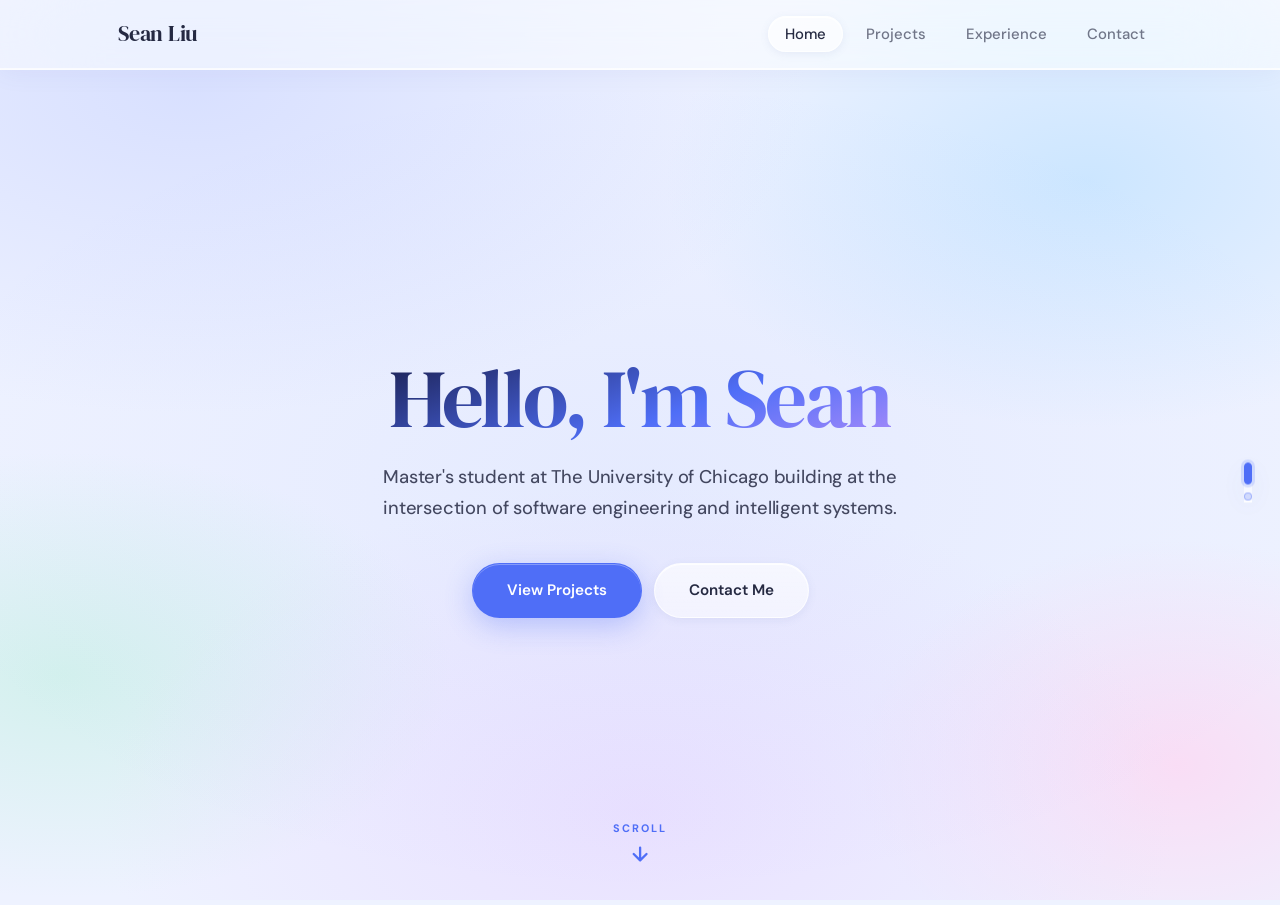
==== index.html @ 59b88ff6 "Improved" ====
<!DOCTYPE html>
<html lang="en">
<head>
  <meta charset="UTF-8" />
  <meta name="viewport" content="width=device-width, initial-scale=1.0" />
  <title>Sean Liu | Portfolio</title>
  <link rel="preconnect" href="https://fonts.googleapis.com" />
  <link rel="stylesheet" href="style-v2.css" />
  <link rel="stylesheet" href="index-fp.css" />
</head>

<body>

  <!-- ── Sticky nav ── -->
  <nav>
    <div class="nav-container">
      <div class="logo">Sean Liu</div>
      <button class="menu-toggle" id="menu-toggle" aria-label="Toggle menu">
        <span></span><span></span><span></span>
      </button>
      <ul class="nav-links" id="nav-links">
        <li><a href="index.html" class="active">Home</a></li>
        <li><a href="projects.html">Projects</a></li>
        <li><a href="work-experience.html">Experience</a></li>
        <li><a href="contact.html">Contact</a></li>
      </ul>
    </div>
  </nav>

  <!-- ── Side nav dots (circle → pill capsule on hover/active) ── -->
  <nav class="fp-dots" aria-label="Section navigation">
    <button class="fp-dot active" data-index="0" aria-label="Hero"></button>
    <button class="fp-dot"        data-index="1" aria-label="About"></button>
  </nav>

  <!-- ── Scroll container ── -->
  <div class="fp-scroll" id="fp-scroll">

    <!-- ─ Scene 0: Hero ─ -->
    <section class="fp-section fp-hero" data-section="0">

      <h1>Hello, I'm Sean</h1>
      <p>Master's student at The University of Chicago building at the intersection of software engineering and intelligent systems.</p>
      <div class="hero-buttons">
        <a href="projects.html" class="btn primary">View Projects</a>
        <a href="contact.html"  class="btn secondary">Contact Me</a>
      </div>

      <!-- Clickable arrow → scrolls to next scene -->
      <div class="scroll-hint">
        <button class="scroll-btn" id="scroll-btn" aria-label="Scroll to next section">
          <span>Scroll</span>
          <!-- Down arrow SVG (clean, no drift) -->
          <svg viewBox="0 0 24 24" fill="none" stroke="currentColor"
               stroke-width="2.5" stroke-linecap="round" stroke-linejoin="round">
            <path d="M12 5v14M5 12l7 7 7-7"/>
          </svg>
        </button>
      </div>

    </section>

    <!-- ─ Scene 1: About ─ -->
    <section class="fp-section" data-section="1">
      <div class="fp-about-inner">

        <!-- Left: bio (delay-0) -->
        <div class="fp-about-body">
          <p class="fp-section-label">About Me</p>
          <h2 class="fp-about-title">Developer.<br>Designer.<br>Builder.</h2>
          <p>I'm driven by the intersection of <strong>software engineering</strong> and <strong>intelligent systems</strong>. With a deep love for <strong>iOS development</strong> and <strong>UI/UX design</strong>, I strive to create mobile experiences that are high-performing, visually captivating, and intuitive.</p>
          <p style="margin-top:12px;">I'm an active advocate for collaborative software, having contributed to several <strong>open-source projects on GitHub</strong>. I believe the best code is grown through community and rigorous problem-solving.</p>
          <div style="margin-top:24px;">
            <p class="fp-hobbies-label">When I'm not coding</p>
            <div class="skills" style="margin-top:10px;">
              <span class="hobby-tag">⛷️ Skiing</span>
              <span class="hobby-tag">🎾 Tennis</span>
              <span class="hobby-tag">⛳ Golf</span>
              <span class="hobby-tag">🎬 Movies</span>
            </div>
          </div>
        </div>

        <!-- Right: quick links (delay-75) -->
        <div class="fp-about-right">
          <p class="fp-section-label">Explore</p>
          <div class="fp-divider"></div>
          <div class="fp-quick-links">
            <a href="projects.html" class="fp-quick-link">
              <span class="fp-quick-link-icon">⚙️</span>
              <span class="fp-quick-link-text">
                <span class="fp-quick-link-label">Work</span>
                <span class="fp-quick-link-title">Featured Projects</span>
              </span>
              <span class="fp-quick-link-arrow">→</span>
            </a>
            <a href="work-experience.html" class="fp-quick-link">
              <span class="fp-quick-link-icon">🎓</span>
              <span class="fp-quick-link-text">
                <span class="fp-quick-link-label">Journey</span>
                <span class="fp-quick-link-title">Experience &amp; Education</span>
              </span>
              <span class="fp-quick-link-arrow">→</span>
            </a>
            <a href="contact.html" class="fp-quick-link">
              <span class="fp-quick-link-icon">✉️</span>
              <span class="fp-quick-link-text">
                <span class="fp-quick-link-label">Connect</span>
                <span class="fp-quick-link-title">Get In Touch</span>
              </span>
              <span class="fp-quick-link-arrow">→</span>
            </a>
            <a href="https://github.com/seanliu25" target="_blank" class="fp-quick-link">
              <span class="fp-quick-link-icon">🐙</span>
              <span class="fp-quick-link-text">
                <span class="fp-quick-link-label">Open Source</span>
                <span class="fp-quick-link-title">GitHub Profile</span>
              </span>
              <span class="fp-quick-link-arrow">↗</span>
            </a>
          </div>
        </div>

      </div>
    </section>

  </div><!-- /fp-scroll -->

  <script src="index-fp.js"></script>

</body>
</html>
---- style-v2.css ----
/* ============================================================
   LIQUID GLASS — LIGHT EDITION
   Apple WWDC25-inspired: refraction · inner glow · dispersion
   ============================================================ */

@import url('https://fonts.googleapis.com/css2?family=DM+Sans:ital,opsz,wght@0,9..40,300;0,9..40,400;0,9..40,500;0,9..40,600;0,9..40,700;1,9..40,300&family=DM+Serif+Display:ital@0;1&display=swap');

/* ─── Tokens ─── */
:root {
  --glass-bg:        rgba(255, 255, 255, 0.45);
  --glass-bg-hover:  rgba(255, 255, 255, 0.62);
  --glass-border:    rgba(255, 255, 255, 0.70);
  --glass-border-hi: rgba(255, 255, 255, 0.90);
  --glass-blur:      blur(48px);
  --glass-saturate:  saturate(180%);
  --shadow-sm:       0 2px 8px rgba(100,120,180,0.10), inset 0 1px 0 rgba(255,255,255,0.80);
  --shadow-md:       0 8px 32px rgba(80,100,180,0.13), inset 0 1px 0 rgba(255,255,255,0.85);
  --shadow-lg:       0 20px 60px rgba(80,100,180,0.18), 0 0 0 1px rgba(255,255,255,0.55), inset 0 1px 0 rgba(255,255,255,0.90);
  --shadow-hover:    0 28px 70px rgba(80,100,180,0.22), 0 0 0 1px rgba(255,255,255,0.65), inset 0 1px 0 rgba(255,255,255,0.95);
  --accent:          #4F6EF7;
  --accent-soft:     rgba(79, 110, 247, 0.12);
  --text-primary:    rgba(20,  24,  50,  0.92);
  --text-secondary:  rgba(20,  24,  50,  0.58);
  --spring:          cubic-bezier(0.16, 1, 0.3, 1);
}

/* ─── Reset ─── */
*, *::before, *::after { margin:0; padding:0; box-sizing:border-box; }
html { scroll-behavior: smooth; }

body {
  font-family: 'DM Sans', -apple-system, sans-serif;
  color: var(--text-primary);
  min-height: 100vh;
  display: flex;
  flex-direction: column;
  line-height: 1.65;
  -webkit-font-smoothing: antialiased;
  overflow-x: hidden;

  /* ── Light mesh gradient background ── */
  background-color: #eef2ff;
  background-image:
    radial-gradient(ellipse 80% 60% at 15% 10%,  rgba(214,222,255,0.90) 0%, transparent 60%),
    radial-gradient(ellipse 60% 50% at 85% 20%,  rgba(198,228,255,0.85) 0%, transparent 55%),
    radial-gradient(ellipse 70% 60% at 50% 90%,  rgba(232,220,255,0.80) 0%, transparent 60%),
    radial-gradient(ellipse 55% 45% at 5%  75%,  rgba(200,240,230,0.70) 0%, transparent 55%),
    radial-gradient(ellipse 50% 50% at 92% 85%,  rgba(255,210,240,0.65) 0%, transparent 50%);
  background-attachment: fixed;
}

.page-wrapper { flex: 1; }

/* ============================================================
   NAVIGATION
   ============================================================ */
nav {
  position: sticky;
  top: 0;
  z-index: 1000;
  background: rgba(255, 255, 255, 0.50);
  backdrop-filter: blur(48px) saturate(180%);
  -webkit-backdrop-filter: blur(48px) saturate(180%);
  border-bottom: 1px solid var(--glass-border);
  box-shadow: 0 1px 0 rgba(255,255,255,0.90), 0 4px 24px rgba(80,100,180,0.07);
}

.nav-container {
  max-width: 1100px;
  margin: auto;
  display: flex;
  justify-content: space-between;
  align-items: center;
  padding: 16px 28px;
}

.logo {
  font-family: 'DM Serif Display', Georgia, serif;
  font-size: 1.35rem;
  letter-spacing: -0.01em;
  color: var(--text-primary);
  user-select: none;
}

.nav-links {
  list-style: none;
  display: flex;
  gap: 6px;
}

.nav-links li a {
  text-decoration: none;
  color: var(--text-secondary);
  font-weight: 500;
  font-size: 0.93rem;
  padding: 7px 16px;
  border-radius: 50px;
  transition: all 500ms var(--spring);
  border: 1px solid transparent;
}

.nav-links li a:hover,
.nav-links li a.active {
  color: var(--text-primary);
  background: rgba(255,255,255,0.60);
  border-color: var(--glass-border);
  box-shadow: var(--shadow-sm);
}

/* ============================================================
   HERO
   ============================================================ */
.hero {
  text-align: center;
  padding: 110px 24px 64px;
}

.hero h1 {
  font-family: 'DM Serif Display', Georgia, serif;
  font-size: clamp(2.6rem, 7vw, 4.4rem);
  font-weight: 400;
  letter-spacing: -0.03em;
  line-height: 1.08;
  margin-bottom: 22px;
  background: linear-gradient(160deg, #1a1f4e 0%, #4F6EF7 60%, #a78bfa 100%);
  -webkit-background-clip: text;
  -webkit-text-fill-color: transparent;
  background-clip: text;
}

.hero p {
  font-size: 1.15rem;
  max-width: 580px;
  margin: 0 auto 44px;
  color: var(--text-secondary);
  font-weight: 400;
}

/* ── Glass Buttons ── */
.hero-buttons {
  display: flex;
  justify-content: center;
  gap: 12px;
  flex-wrap: wrap;
}

.btn {
  padding: 14px 34px;
  border-radius: 50px;
  text-decoration: none;
  font-weight: 600;
  font-size: 0.95rem;
  transition: all 500ms var(--spring);
  display: inline-block;
}

.primary {
  background: var(--accent);
  color: #fff;
  box-shadow: 0 8px 28px rgba(79,110,247,0.32), inset 0 1px 0 rgba(255,255,255,0.30);
  border: 1px solid rgba(79,110,247,0.40);
}
.primary:hover {
  transform: translateY(-3px) scale(1.03);
  box-shadow: 0 14px 40px rgba(79,110,247,0.42), inset 0 1px 0 rgba(255,255,255,0.35);
}

.secondary {
  background: rgba(255,255,255,0.52);
  backdrop-filter: blur(40px) saturate(180%);
  -webkit-backdrop-filter: blur(40px) saturate(180%);
  color: var(--text-primary);
  border: 1px solid var(--glass-border);
  box-shadow: var(--shadow-sm);
  background-image: linear-gradient(to bottom, rgba(255,255,255,0.25), transparent);
}
.secondary:hover {
  background: rgba(255,255,255,0.72);
  transform: translateY(-3px) scale(1.03);
  box-shadow: var(--shadow-md);
  border-color: var(--glass-border-hi);
}

/* ============================================================
   GLASS CONTAINER
   ============================================================ */
.container {
  max-width: 900px;
  margin: 32px auto 96px;
  padding: 60px;
  background: rgba(255,255,255,0.45);
  backdrop-filter: blur(60px) saturate(180%);
  -webkit-backdrop-filter: blur(60px) saturate(180%);
  border-radius: 40px;
  border: 1px solid var(--glass-border);
  box-shadow: var(--shadow-lg);
  background-image: linear-gradient(to bottom, rgba(255,255,255,0.55), rgba(255,255,255,0.30));
  animation: slideUp 0.9s var(--spring) both;
}

@keyframes slideUp {
  from { opacity: 0; transform: translateY(40px); }
  to   { opacity: 1; transform: translateY(0); }
}

/* ── Section headings ── */
section h2 {
  font-family: 'DM Serif Display', Georgia, serif;
  font-size: 1.9rem;
  font-weight: 400;
  margin-bottom: 22px;
  letter-spacing: -0.02em;
  color: var(--text-primary);
}

section p {
  color: var(--text-secondary);
}

section strong {
  color: var(--text-primary);
  font-weight: 600;
}

/* ── Skill / Tag chips ── */
.skills {
  display: flex;
  flex-wrap: wrap;
  gap: 10px;
}

.skills span {
  background: rgba(255,255,255,0.55);
  backdrop-filter: blur(20px);
  -webkit-backdrop-filter: blur(20px);
  padding: 8px 20px;
  border-radius: 50px;
  font-size: 0.875rem;
  font-weight: 500;
  border: 1px solid var(--glass-border);
  color: var(--text-primary);
  box-shadow: var(--shadow-sm);
  transition: all 500ms var(--spring);
  background-image: linear-gradient(to bottom, rgba(255,255,255,0.30), transparent);
}

.skills span:hover {
  background: rgba(255,255,255,0.80);
  border-color: var(--glass-border-hi);
  transform: translateY(-2px);
  box-shadow: var(--shadow-md);
}

.skills-group h3 {
  font-size: 0.8rem;
  font-weight: 700;
  text-transform: uppercase;
  letter-spacing: 0.12em;
  margin-bottom: 12px;
  color: var(--accent);
}

/* ============================================================
   PROJECT CARDS
   ============================================================ */
.project-card {
  background: rgba(255,255,255,0.38);
  backdrop-filter: blur(60px) saturate(180%);
  -webkit-backdrop-filter: blur(60px) saturate(180%);
  border: 1px solid var(--glass-border);
  border-radius: 28px;
  padding: 36px;
  margin-bottom: 28px;
  box-shadow: var(--shadow-md);
  background-image: linear-gradient(to bottom, rgba(255,255,255,0.45), transparent 55%);
  transition: all 500ms var(--spring);
}

.project-card:hover {
  transform: translateY(-5px);
  box-shadow: var(--shadow-hover);
  background: rgba(255,255,255,0.58);
  border-color: var(--glass-border-hi);
}

.project-header {
  display: flex;
  justify-content: space-between;
  align-items: flex-start;
  flex-wrap: wrap;
  gap: 8px;
  margin-bottom: 6px;
}

.project-card h2 {
  font-family: 'DM Serif Display', Georgia, serif;
  font-size: 1.4rem;
  font-weight: 400;
  margin-bottom: 0;
  color: var(--text-primary);
}

.project-subtitle {
  font-size: 0.9rem;
  font-weight: 500;
  color: var(--accent);
  margin-bottom: 18px;
  letter-spacing: 0.01em;
}

.project-list {
  padding-left: 20px;
  margin-bottom: 6px;
}

.project-list li {
  color: var(--text-secondary);
  font-size: 0.95rem;
  margin-bottom: 8px;
  line-height: 1.6;
}

.project-list li strong {
  color: var(--text-primary);
  font-weight: 600;
}

/* ============================================================
   WORK / EXPERIENCE
   ============================================================ */
.section-divider {
  font-size: 0.75rem;
  font-weight: 700;
  text-transform: uppercase;
  letter-spacing: 0.18em;
  color: var(--accent);
  margin-bottom: 36px;
  border-bottom: 1px solid rgba(79,110,247,0.18);
  padding-bottom: 12px;
  display: block;
}

.experience-item {
  margin-bottom: 48px;
  padding-left: 0;
}

.experience-header h2 {
  font-family: 'DM Serif Display', Georgia, serif;
  font-size: 1.3rem;
  font-weight: 400;
  margin-bottom: 4px;
}

.job-title  { color: var(--text-primary); }
.job-date   { font-size: 0.85rem; color: var(--text-secondary); font-family: 'DM Sans', sans-serif; font-style: italic; }
.company-name {
  font-size: 0.95rem;
  font-weight: 500;
  color: var(--accent);
  margin: 6px 0 14px;
}

.experience-list {
  padding-left: 20px;
}
.experience-list li {
  color: var(--text-secondary);
  font-size: 0.95rem;
  margin-bottom: 8px;
  line-height: 1.6;
}
.experience-list li strong {
  color: var(--text-primary);
  font-weight: 600;
}

.edu-details {
  color: var(--text-secondary);
  font-size: 0.95rem;
  margin-top: 8px;
}

/* ============================================================
   CONTACT
   ============================================================ */
.contact-grid {
  display: grid;
  grid-template-columns: repeat(auto-fit, minmax(240px, 1fr));
  gap: 18px;
  margin-top: 28px;
}

.contact-card {
  background: rgba(255,255,255,0.42);
  backdrop-filter: blur(60px) saturate(180%);
  -webkit-backdrop-filter: blur(60px) saturate(180%);
  border: 1px solid var(--glass-border);
  padding: 28px 32px;
  border-radius: 28px;
  text-decoration: none;
  display: flex;
  flex-direction: column;
  gap: 6px;
  box-shadow: var(--shadow-md);
  background-image: linear-gradient(to bottom, rgba(255,255,255,0.45), transparent 60%);
  transition: all 500ms var(--spring);
}

.contact-card:hover {
  background: rgba(255,255,255,0.65);
  border-color: var(--glass-border-hi);
  transform: translateY(-5px) scale(1.02);
  box-shadow: var(--shadow-hover);
}

.contact-label {
  font-size: 0.72rem;
  font-weight: 700;
  text-transform: uppercase;
  letter-spacing: 0.14em;
  color: var(--accent);
}

.contact-value {
  font-size: 1.05rem;
  color: var(--text-primary);
  font-weight: 500;
  word-break: break-all;
}

/* ── Hobby tags ── */
.hobby-tag {
  background: rgba(255,255,255,0.45) !important;
  border: 1px dashed rgba(79,110,247,0.30) !important;
  color: var(--text-primary) !important;
}
.hobby-tag:hover {
  background: var(--accent) !important;
  border: 1px solid var(--accent) !important;
  color: #fff !important;
  transform: translateY(-3px);
}

/* ============================================================
   FOOTER
   ============================================================ */
footer {
  text-align: center;
  padding: 48px 20px;
  background: rgba(255,255,255,0.30);
  backdrop-filter: blur(20px);
  -webkit-backdrop-filter: blur(20px);
  border-top: 1px solid var(--glass-border);
  color: var(--text-secondary);
  font-size: 0.88rem;
}

/* ============================================================
   HAMBURGER / MOBILE NAV
   ============================================================ */
.menu-toggle {
  display: none;
  flex-direction: column;
  justify-content: space-around;
  width: 26px;
  height: 18px;
  background: transparent;
  border: none;
  cursor: pointer;
  z-index: 1001;
  padding: 0;
}

.menu-toggle span {
  width: 26px;
  height: 2px;
  background: var(--text-primary);
  border-radius: 10px;
  transition: all 400ms var(--spring);
}

@media (max-width: 768px) {
  .menu-toggle { display: flex; }

  .nav-links {
    position: fixed;
    top: 76px;
    right: 18px;
    background: rgba(245,247,255,0.80);
    backdrop-filter: blur(48px) saturate(180%);
    -webkit-backdrop-filter: blur(48px) saturate(180%);
    flex-direction: column;
    width: 210px;
    padding: 28px 20px;
    gap: 6px;
    border-radius: 28px;
    border: 1px solid var(--glass-border);
    box-shadow: var(--shadow-lg);
    transform: translateX(140%);
    transition: transform 500ms var(--spring);
    pointer-events: none;
  }

  .nav-links.active {
    transform: translateX(0);
    pointer-events: auto;
  }

  .nav-links li a {
    display: block;
    padding: 10px 14px;
  }

  .menu-toggle.open span:nth-child(1) { transform: translateY(7px) rotate(45deg); }
  .menu-toggle.open span:nth-child(2) { opacity: 0; transform: translateX(-16px); }
  .menu-toggle.open span:nth-child(3) { transform: translateY(-7px) rotate(-45deg); }

  .container {
    margin: 18px;
    padding: 36px 22px;
    border-radius: 28px;
  }

  .hero { padding: 88px 20px 48px; }

  .project-card { padding: 26px 22px; }
  .experience-item { margin-bottom: 36px; }
}
---- index-fp.css ----
/* =====================================================
   index-fp.css  —  Full-page scroll, index.html only
   Depends on: style-v2.css (glass tokens)
   ===================================================== */

:root { --nav-h: 64px; }

body { overflow: hidden; }


/* =====================================================
   SCROLL CONTAINER
   ===================================================== */
.fp-scroll {
  height: calc(100vh - var(--nav-h));
  overflow-y: scroll;
  scroll-snap-type: y mandatory;
  scroll-behavior: smooth;
  -webkit-overflow-scrolling: touch;
  scrollbar-width: none;
}
.fp-scroll::-webkit-scrollbar { display: none; }


/* =====================================================
   SECTION BASE
   Each scene = full remaining viewport, snaps on enter.
   Acts as a "group" — child elements react to :hover.
   ===================================================== */
.fp-section {
  min-height: calc(100vh - var(--nav-h));
  height:     calc(100vh - var(--nav-h));
  scroll-snap-align: start;
  display: flex;
  align-items: center;
  justify-content: center;
  padding: 0 24px;
  position: relative;
  overflow: hidden;           /* clip the breathing bg */
}

/* ── Breathing radial background (scale on hover) ── */
.fp-section::before {
  content: '';
  position: absolute;
  inset: -20%;
  background: radial-gradient(ellipse 60% 50% at 50% 50%,
    rgba(79,110,247,0.06) 0%, transparent 70%);
  transform: scale(1);
  transition: transform 900ms cubic-bezier(0.16,1,0.3,1);
  pointer-events: none;
  z-index: 0;
}
.fp-section:hover::before {
  transform: scale(1.10);
}

/* All direct content sits above the bg layer */
.fp-section > * { position: relative; z-index: 1; }


/* =====================================================
   SCENE 0 — HERO
   ===================================================== */
.fp-hero {
  flex-direction: column;
  text-align: center;
}

/* Staggered parallax: each element gets a different delay */
.fp-hero h1 {
  font-family: 'DM Serif Display', Georgia, serif;
  font-size: clamp(2.8rem, 7vw, 5.2rem);
  font-weight: 400;
  letter-spacing: -0.03em;
  line-height: 1.05;
  margin-bottom: 20px;
  background: linear-gradient(160deg, #1a1f4e 0%, #4F6EF7 60%, #a78bfa 100%);
  -webkit-background-clip: text;
  -webkit-text-fill-color: transparent;
  background-clip: text;
  /* enter animation */
  animation: slideUp 0.9s 0ms var(--spring) both;
  /* parallax on section hover */
  transition: transform 600ms 0ms var(--spring);
}
.fp-hero:hover h1 { transform: translateY(-6px); }

.fp-hero p {
  font-size: 1.15rem;
  color: rgba(20, 24, 50, 0.78);
  max-width: 520px;
  margin: 0 auto 40px;
  font-weight: 450;
  letter-spacing: -0.01em;
  animation: slideUp 0.9s 80ms var(--spring) both;
  transition: transform 600ms 75ms var(--spring);   /* delay-75 */
}
.fp-hero:hover p { transform: translateY(-4px); }

.fp-hero .hero-buttons {
  display: flex;
  justify-content: center;
  gap: 12px;
  flex-wrap: wrap;
  animation: slideUp 0.9s 160ms var(--spring) both;
  transition: transform 600ms 150ms var(--spring);  /* delay-150 */
}
.fp-hero:hover .hero-buttons { transform: translateY(-2px); }


/* =====================================================
   SCROLL HINT  — clickable SVG arrow
   ===================================================== */
.scroll-hint {
  position: absolute;
  bottom: 32px;
  left: 50%;
  transform: translateX(-50%);
  opacity: 0;                   /* starts invisible */
  animation: fadeHint 0.6s 1.4s var(--spring) forwards;
  pointer-events: auto;
  z-index: 10;
}

/* Clickable button wrapper */
.scroll-btn {
  display: flex;
  flex-direction: column;
  align-items: center;
  gap: 8px;
  background: none;
  border: none;
  cursor: pointer;
  padding: 8px 12px;
  border-radius: 50px;
  transition: all 500ms var(--spring);
}
.scroll-btn:hover {
  background: rgba(79,110,247,0.08);
  transform: translateY(3px);
}

.scroll-btn span {
  font-size: 0.68rem;
  font-weight: 700;
  letter-spacing: 0.18em;
  text-transform: uppercase;
  color: var(--accent);
  font-family: 'DM Sans', sans-serif;
}

/* SVG arrow icon */
.scroll-btn svg {
  width: 22px;
  height: 22px;
  color: var(--accent);
  animation: arrowBounce 1.8s ease-in-out infinite;
}

@keyframes arrowBounce {
  0%, 100% { transform: translateY(0px);  }
  50%       { transform: translateY(6px); }
}

@keyframes fadeHint {
  from { opacity: 0; transform: translateX(-50%) translateY(8px); }
  to   { opacity: 1; transform: translateX(-50%) translateY(0);   }
}


/* =====================================================
   SCENE 1 — ABOUT  (glass split-panel)
   ===================================================== */
.fp-about-inner {
  width: 100%;
  max-width: 820px;
  background: rgba(255,255,255,0.45);
  backdrop-filter: blur(60px) saturate(180%);
  -webkit-backdrop-filter: blur(60px) saturate(180%);
  border: 1px solid var(--glass-border);
  border-radius: 40px;
  box-shadow: var(--shadow-lg);
  background-image: linear-gradient(to bottom, rgba(255,255,255,0.55), rgba(255,255,255,0.25));
  padding: 56px 60px;
  display: grid;
  grid-template-columns: 1fr 1fr;
  gap: 52px;
  align-items: start;
}

/* Staggered parallax on about panel children */
.fp-about-body {
  transition: transform 600ms 0ms var(--spring);
}
.fp-section:hover .fp-about-body  { transform: translateY(-5px); }

.fp-about-right {
  transition: transform 600ms 75ms var(--spring);
}
.fp-section:hover .fp-about-right { transform: translateY(-3px); }

.fp-section-label {
  font-size: 0.72rem;
  font-weight: 700;
  text-transform: uppercase;
  letter-spacing: 0.18em;
  color: var(--accent);
  margin-bottom: 14px;
}

.fp-about-title {
  font-family: 'DM Serif Display', Georgia, serif;
  font-size: clamp(2rem, 3.2vw, 2.8rem);
  font-weight: 400;
  letter-spacing: -0.02em;
  line-height: 1.1;
  color: var(--text-primary);
  margin-bottom: 20px;
}

.fp-about-body p {
  font-size: 0.95rem;
  color: var(--text-secondary);
  line-height: 1.75;
  margin-bottom: 14px;
}
.fp-about-body p:last-child { margin-bottom: 0; }

.fp-hobbies-label {
  font-size: 0.72rem;
  font-weight: 700;
  text-transform: uppercase;
  letter-spacing: 0.14em;
  color: var(--text-secondary);
  margin-bottom: 12px;
}

.fp-divider {
  width: 36px;
  height: 2px;
  background: linear-gradient(90deg, var(--accent), transparent);
  border-radius: 2px;
  margin-bottom: 28px;
}


/* ── Quick-link cards ── */
.fp-quick-links {
  display: flex;
  flex-direction: column;
  gap: 10px;
  margin-top: 28px;
}

.fp-quick-link {
  display: flex;
  align-items: center;
  gap: 12px;
  text-decoration: none;
  padding: 14px 18px;
  border-radius: 16px;
  background: rgba(255,255,255,0.38);
  background-image: linear-gradient(to bottom, rgba(255,255,255,0.30), transparent);
  border: 1px solid var(--glass-border);
  transition: all 500ms var(--spring);
}
.fp-quick-link:hover {
  background: rgba(255,255,255,0.68);
  border-color: var(--glass-border-hi);
  transform: translateX(4px);
  box-shadow: var(--shadow-md);
}

.fp-quick-link-icon {
  font-size: 1.1rem;
  width: 32px;
  text-align: center;
}
.fp-quick-link-text {
  display: flex;
  flex-direction: column;
  gap: 1px;
}
.fp-quick-link-label {
  font-size: 0.72rem;
  font-weight: 700;
  letter-spacing: 0.10em;
  text-transform: uppercase;
  color: var(--accent);
}
.fp-quick-link-title {
  font-size: 0.92rem;
  font-weight: 600;
  color: var(--text-primary);
}
.fp-quick-link-arrow {
  margin-left: auto;
  font-size: 0.9rem;
  color: var(--text-secondary);
  transition: transform 400ms var(--spring);
}
.fp-quick-link:hover .fp-quick-link-arrow {
  transform: translateX(4px);
}


/* =====================================================
   SIDE NAV DOTS
   Expand from circle → pill/capsule on hover.
   ===================================================== */
.fp-dots {
  position: fixed;
  right: 28px;
  top: calc(var(--nav-h) + (100vh - var(--nav-h)) / 2);
  transform: translateY(-50%);
  display: flex;
  flex-direction: column;
  align-items: center;
  gap: 8px;
  z-index: 900;
}

.fp-dot {
  width: 8px;
  height: 8px;                              /* circle at rest */
  border-radius: 50px;
  background: rgba(79,110,247,0.22);
  border: 1.5px solid rgba(79,110,247,0.38);
  cursor: pointer;
  padding: 0;
  /* smooth shape morph */
  transition:
    height     400ms var(--spring),
    background 400ms var(--spring),
    border-color 400ms var(--spring),
    box-shadow 400ms var(--spring);
}

/* Hover → expand to capsule, hinting interactivity */
.fp-dot:hover {
  height: 24px;
  background: rgba(79,110,247,0.45);
  border-color: rgba(79,110,247,0.60);
}

/* Active → filled capsule */
.fp-dot.active {
  height: 22px;
  background: var(--accent);
  border-color: var(--accent);
  box-shadow: 0 0 0 3px rgba(79,110,247,0.18);
}


/* =====================================================
   MOBILE
   ===================================================== */
@media (max-width: 768px) {
  :root { --nav-h: 60px; }

  .fp-hero h1 { font-size: clamp(2.2rem, 10vw, 3rem); }

  .fp-about-inner {
    grid-template-columns: 1fr;
    gap: 28px;
    padding: 32px 22px;
    border-radius: 28px;
    max-height: calc(100vh - var(--nav-h) - 24px);
    overflow-y: auto;
    scrollbar-width: none;
  }
  .fp-about-inner::-webkit-scrollbar { display: none; }

  .fp-dots { right: 12px; }
}
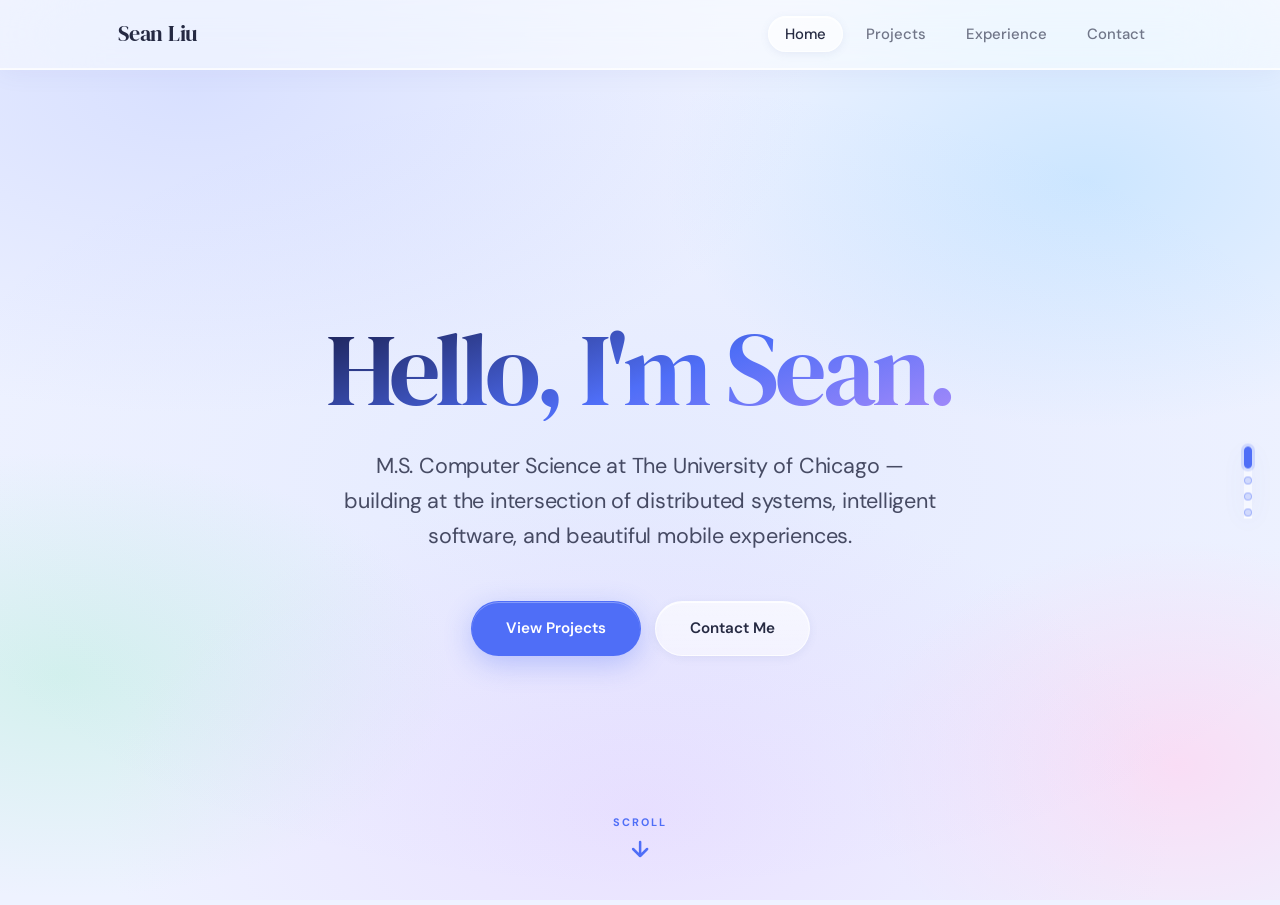
==== commit 567adc70: "Improved quality, added images" ====
--- a/index.html
+++ b/index.html
@@ -27,61 +27,60 @@
     </div>
   </nav>
 
-  <!-- ── Side nav dots (circle → pill capsule on hover/active) ── -->
+  <!-- ── Side nav dots ── -->
   <nav class="fp-dots" aria-label="Section navigation">
     <button class="fp-dot active" data-index="0" aria-label="Hero"></button>
     <button class="fp-dot"        data-index="1" aria-label="About"></button>
+    <button class="fp-dot"        data-index="2" aria-label="Hobbies"></button>
+    <button class="fp-dot"        data-index="3" aria-label="Travel"></button>
   </nav>
 
-  <!-- ── Scroll container ── -->
   <div class="fp-scroll" id="fp-scroll">
 
-    <!-- ─ Scene 0: Hero ─ -->
+    <!-- ════ Scene 0 — Hero ════ -->
     <section class="fp-section fp-hero" data-section="0">
-
-      <h1>Hello, I'm Sean</h1>
-      <p>Master's student at The University of Chicago building at the intersection of software engineering and intelligent systems.</p>
+      <h1>Hello, I'm Sean.</h1>
+      <p>M.S. Computer Science at The University of Chicago — building at the intersection of distributed systems, intelligent software, and beautiful mobile experiences.</p>
       <div class="hero-buttons">
         <a href="projects.html" class="btn primary">View Projects</a>
         <a href="contact.html"  class="btn secondary">Contact Me</a>
       </div>
 
-      <!-- Clickable arrow → scrolls to next scene -->
+      <!-- Scroll hint: hero only -->
       <div class="scroll-hint">
-        <button class="scroll-btn" id="scroll-btn" aria-label="Scroll to next section">
+        <button class="scroll-btn" data-scroll-next aria-label="Scroll to About">
           <span>Scroll</span>
-          <!-- Down arrow SVG (clean, no drift) -->
           <svg viewBox="0 0 24 24" fill="none" stroke="currentColor"
                stroke-width="2.5" stroke-linecap="round" stroke-linejoin="round">
             <path d="M12 5v14M5 12l7 7 7-7"/>
           </svg>
         </button>
       </div>
-
-    </section>
-
-    <!-- ─ Scene 1: About ─ -->
+    </section>
+
+    <!-- ════ Scene 1 — About ════ -->
     <section class="fp-section" data-section="1">
       <div class="fp-about-inner">
 
-        <!-- Left: bio (delay-0) -->
+        <!-- Left: bio -->
         <div class="fp-about-body">
           <p class="fp-section-label">About Me</p>
           <h2 class="fp-about-title">Developer.<br>Designer.<br>Builder.</h2>
-          <p>I'm driven by the intersection of <strong>software engineering</strong> and <strong>intelligent systems</strong>. With a deep love for <strong>iOS development</strong> and <strong>UI/UX design</strong>, I strive to create mobile experiences that are high-performing, visually captivating, and intuitive.</p>
-          <p style="margin-top:12px;">I'm an active advocate for collaborative software, having contributed to several <strong>open-source projects on GitHub</strong>. I believe the best code is grown through community and rigorous problem-solving.</p>
-          <div style="margin-top:24px;">
-            <p class="fp-hobbies-label">When I'm not coding</p>
-            <div class="skills" style="margin-top:10px;">
+          <p>I'm driven by the intersection of <strong>software engineering</strong> and <strong>intelligent systems</strong>. Currently pursuing my M.S. at the University of Chicago with a <strong>GPA of 3.90/4.0</strong>, focusing on Distributed Systems, Cloud Computing, and iOS Development.</p>
+          <p style="margin-top:14px;">I love building high-performance iOS apps and full-stack systems, and I'm an active contributor to <strong>open-source projects on GitHub</strong>. My work spans mobile UIs to distributed backends.</p>
+          <div style="margin-top:26px;">
+            <p class="fp-hobbies-label">When I'm not coding — <a class="fp-hobbies-more" data-scroll-to="2">see more ↓</a></p>
+            <!-- <div class="skills" style="margin-top:12px;">
               <span class="hobby-tag">⛷️ Skiing</span>
               <span class="hobby-tag">🎾 Tennis</span>
               <span class="hobby-tag">⛳ Golf</span>
               <span class="hobby-tag">🎬 Movies</span>
-            </div>
-          </div>
-        </div>
-
-        <!-- Right: quick links (delay-75) -->
+              <span class="hobby-tag">✈️ Travel</span>
+            </div> -->
+          </div>
+        </div>
+
+        <!-- Right: quick links -->
         <div class="fp-about-right">
           <p class="fp-section-label">Explore</p>
           <div class="fp-divider"></div>
@@ -116,10 +115,119 @@
                 <span class="fp-quick-link-label">Open Source</span>
                 <span class="fp-quick-link-title">GitHub Profile</span>
               </span>
-              <span class="fp-quick-link-arrow">↗</span>
-            </a>
-          </div>
-        </div>
+              <span class="fp-quick-link-arrow">→</span>
+            </a>
+          </div>
+        </div>
+
+      </div>
+      <!-- No scroll hint here -->
+    </section>
+
+    <!-- ════ Scene 2 — Hobbies bento ════ -->
+    <section class="fp-section fp-hobbies-scene" data-section="2">
+      <div class="fp-hobbies-wrap">
+
+        <div class="fp-hobbies-header">
+          <p class="fp-section-label">Life Beyond Code</p>
+          <h2 class="fp-hobbies-title">What I Do<br>for Fun</h2>
+        </div>
+
+        <div class="fp-bento">
+          <div class="fp-hobby-card fp-hobby-card--ski">
+            <div class="fp-hobby-img">
+              <!-- REPLACE: <img src="photos/skiing.jpg" alt="Skiing"> -->
+              <div class="fp-hobby-img-placeholder">⛷️</div>
+            </div>
+            <div class="fp-hobby-info">
+              <span class="fp-hobby-name">Skiing</span>
+              <span class="fp-hobby-desc">Carving fresh powder on alpine runs.</span>
+            </div>
+          </div>
+
+          <div class="fp-hobby-card fp-hobby-card--tennis">
+            <div class="fp-hobby-img">
+              <!-- REPLACE: <img src="photos/tennis.jpg" alt="Tennis"> -->
+              <div class="fp-hobby-img-placeholder">🎾</div>
+            </div>
+            <div class="fp-hobby-info">
+              <span class="fp-hobby-name">Tennis</span>
+              <span class="fp-hobby-desc">Competing on clay and hard courts.</span>
+            </div>
+          </div>
+
+          <div class="fp-hobby-card fp-hobby-card--golf">
+            <div class="fp-hobby-img">
+              <!-- REPLACE: <img src="photos/golf.jpg" alt="Golf"> -->
+              <div class="fp-hobby-img-placeholder">⛳</div>
+            </div>
+            <div class="fp-hobby-info">
+              <span class="fp-hobby-name">Golf</span>
+              <span class="fp-hobby-desc">Weekend rounds and walking the fairways.</span>
+            </div>
+          </div>
+
+          <div class="fp-hobby-card fp-hobby-card--travel fp-hobby-card--wide">
+            <div class="fp-hobby-img">
+              <!-- REPLACE: <img src="photos/travel-featured.jpg" alt="Travel"> -->
+              <div class="fp-hobby-img-placeholder">✈️</div>
+            </div>
+            <div class="fp-hobby-info">
+              <span class="fp-hobby-name">Travel</span>
+              <span class="fp-hobby-desc">Exploring new cultures, cities, and cuisines — see my adventures below.</span>
+            </div>
+          </div>
+
+          <div class="fp-hobby-card fp-hobby-card--movies">
+            <div class="fp-hobby-img">
+              <!-- REPLACE: <img src="photos/movies.jpg" alt="Movies"> -->
+              <div class="fp-hobby-img-placeholder">🎬</div>
+            </div>
+            <div class="fp-hobby-info">
+              <span class="fp-hobby-name">Movies</span>
+              <span class="fp-hobby-desc">A24 films and classic cinema.</span>
+            </div>
+          </div>
+        </div>
+      </div>
+    </section>
+
+    <!-- ════ Scene 3 — Travel gallery ════ -->
+    <section class="fp-section fp-travel-scene" data-section="3">
+      <div class="fp-travel-wrap">
+
+        <div class="fp-travel-copy">
+          <p class="fp-section-label">Adventures</p>
+          <h2 class="fp-travel-title">Around<br>the World</h2>
+          <p class="fp-travel-desc">From mountain slopes in the Alps to the neon streets of Tokyo — travel is how I reset, get inspired, and collect stories.</p>
+          <p class="fp-travel-desc" style="margin-top:12px;">Every trip teaches me something a textbook can't.</p>
+          <div class="fp-travel-stats">
+            <div class="fp-stat">
+              <span class="fp-stat-num">5+</span>
+              <span class="fp-stat-label">Countries</span>
+            </div>
+            <div class="fp-stat">
+              <span class="fp-stat-num">3</span>
+              <span class="fp-stat-label">Continents</span>
+            </div>
+          </div>
+        </div>
+
+        <div class="fp-travel-mosaic">
+          
+          <div class="fp-photo fp-photo--tall">
+            <img src="photos/travel-1.jpeg" alt="Travel adventure 1">
+          </div>
+          
+          <div class="fp-photo">
+            <img src="photos/travel-2.jpg" alt="Travel adventure 2">
+          </div>
+          
+          <div class="fp-photo">
+            <img src="photos/travel-3.png" alt="Travel adventure 3">
+          </div>
+          
+          </div>
 
       </div>
     </section>
@@ -127,6 +235,5 @@
   </div><!-- /fp-scroll -->
 
   <script src="index-fp.js"></script>
-
 </body>
 </html>
--- a/index-fp.css
+++ b/index-fp.css
@@ -1,16 +1,9 @@
-/* =====================================================
-   index-fp.css  —  Full-page scroll, index.html only
-   Depends on: style-v2.css (glass tokens)
-   ===================================================== */
+
 
 :root { --nav-h: 64px; }
 
 body { overflow: hidden; }
 
-
-/* =====================================================
-   SCROLL CONTAINER
-   ===================================================== */
 .fp-scroll {
   height: calc(100vh - var(--nav-h));
   overflow-y: scroll;
@@ -22,11 +15,6 @@
 .fp-scroll::-webkit-scrollbar { display: none; }
 
 
-/* =====================================================
-   SECTION BASE
-   Each scene = full remaining viewport, snaps on enter.
-   Acts as a "group" — child elements react to :hover.
-   ===================================================== */
 .fp-section {
   min-height: calc(100vh - var(--nav-h));
   height:     calc(100vh - var(--nav-h));
@@ -34,12 +22,12 @@
   display: flex;
   align-items: center;
   justify-content: center;
-  padding: 0 24px;
+  padding: 0 40px;
   position: relative;
-  overflow: hidden;           /* clip the breathing bg */
-}
-
-/* ── Breathing radial background (scale on hover) ── */
+  overflow: hidden;
+}
+
+/* Breathing radial bg */
 .fp-section::before {
   content: '';
   position: absolute;
@@ -51,11 +39,7 @@
   pointer-events: none;
   z-index: 0;
 }
-.fp-section:hover::before {
-  transform: scale(1.10);
-}
-
-/* All direct content sits above the bg layer */
+.fp-section:hover::before { transform: scale(1.10); }
 .fp-section > * { position: relative; z-index: 1; }
 
 
@@ -67,63 +51,58 @@
   text-align: center;
 }
 
-/* Staggered parallax: each element gets a different delay */
 .fp-hero h1 {
   font-family: 'DM Serif Display', Georgia, serif;
-  font-size: clamp(2.8rem, 7vw, 5.2rem);
+  font-size: clamp(3.6rem, 8vw, 7rem);   /* ↑ Apple-scale headline */
   font-weight: 400;
-  letter-spacing: -0.03em;
-  line-height: 1.05;
-  margin-bottom: 20px;
-  background: linear-gradient(160deg, #1a1f4e 0%, #4F6EF7 60%, #a78bfa 100%);
+  letter-spacing: -0.04em;
+  line-height: 1.02;
+  margin-bottom: 28px;
+  background: linear-gradient(160deg, #1a1f4e 0%, #4F6EF7 55%, #a78bfa 100%);
   -webkit-background-clip: text;
   -webkit-text-fill-color: transparent;
   background-clip: text;
-  /* enter animation */
   animation: slideUp 0.9s 0ms var(--spring) both;
-  /* parallax on section hover */
   transition: transform 600ms 0ms var(--spring);
 }
-.fp-hero:hover h1 { transform: translateY(-6px); }
+.fp-hero:hover h1 { transform: translateY(-8px); }
 
 .fp-hero p {
-  font-size: 1.15rem;
-  color: rgba(20, 24, 50, 0.78);
-  max-width: 520px;
-  margin: 0 auto 40px;
-  font-weight: 450;
+  font-size: 1.35rem;                     /* ↑ more readable */
+  color: rgba(20, 24, 50, 0.76);
+  max-width: 600px;
+  margin: 0 auto 48px;
+  font-weight: 400;
   letter-spacing: -0.01em;
+  line-height: 1.6;
   animation: slideUp 0.9s 80ms var(--spring) both;
-  transition: transform 600ms 75ms var(--spring);   /* delay-75 */
-}
-.fp-hero:hover p { transform: translateY(-4px); }
+  transition: transform 600ms 75ms var(--spring);
+}
+.fp-hero:hover p { transform: translateY(-5px); }
 
 .fp-hero .hero-buttons {
   display: flex;
   justify-content: center;
-  gap: 12px;
+  gap: 14px;
   flex-wrap: wrap;
   animation: slideUp 0.9s 160ms var(--spring) both;
-  transition: transform 600ms 150ms var(--spring);  /* delay-150 */
-}
-.fp-hero:hover .hero-buttons { transform: translateY(-2px); }
-
-
-/* =====================================================
-   SCROLL HINT  — clickable SVG arrow
-   ===================================================== */
+  transition: transform 600ms 150ms var(--spring);
+}
+.fp-hero:hover .hero-buttons { transform: translateY(-3px); }
+
+
+/* SCROLL HINT — hero only, clickable SVG arrow*/
 .scroll-hint {
   position: absolute;
-  bottom: 32px;
+  bottom: 36px;
   left: 50%;
   transform: translateX(-50%);
-  opacity: 0;                   /* starts invisible */
+  opacity: 0;
   animation: fadeHint 0.6s 1.4s var(--spring) forwards;
   pointer-events: auto;
   z-index: 10;
 }
 
-/* Clickable button wrapper */
 .scroll-btn {
   display: flex;
   flex-direction: column;
@@ -132,13 +111,13 @@
   background: none;
   border: none;
   cursor: pointer;
-  padding: 8px 12px;
+  padding: 8px 14px;
   border-radius: 50px;
   transition: all 500ms var(--spring);
 }
 .scroll-btn:hover {
   background: rgba(79,110,247,0.08);
-  transform: translateY(3px);
+  transform: translateY(4px);
 }
 
 .scroll-btn span {
@@ -150,58 +129,49 @@
   font-family: 'DM Sans', sans-serif;
 }
 
-/* SVG arrow icon */
 .scroll-btn svg {
-  width: 22px;
-  height: 22px;
+  width: 24px;
+  height: 24px;
   color: var(--accent);
   animation: arrowBounce 1.8s ease-in-out infinite;
 }
 
 @keyframes arrowBounce {
-  0%, 100% { transform: translateY(0px);  }
-  50%       { transform: translateY(6px); }
-}
-
+  0%, 100% { transform: translateY(0px); }
+  50%       { transform: translateY(7px); }
+}
 @keyframes fadeHint {
   from { opacity: 0; transform: translateX(-50%) translateY(8px); }
   to   { opacity: 1; transform: translateX(-50%) translateY(0);   }
 }
 
 
-/* =====================================================
-   SCENE 1 — ABOUT  (glass split-panel)
-   ===================================================== */
+/* SCENE 1 — ABOUT  (glass split-panel)*/
 .fp-about-inner {
   width: 100%;
-  max-width: 820px;
+  max-width: 1020px;                      /* ↑ wider panel */
   background: rgba(255,255,255,0.45);
   backdrop-filter: blur(60px) saturate(180%);
   -webkit-backdrop-filter: blur(60px) saturate(180%);
   border: 1px solid var(--glass-border);
-  border-radius: 40px;
+  border-radius: 44px;
   box-shadow: var(--shadow-lg);
   background-image: linear-gradient(to bottom, rgba(255,255,255,0.55), rgba(255,255,255,0.25));
-  padding: 56px 60px;
+  padding: 68px 72px;                     /* ↑ more breathing room */
   display: grid;
   grid-template-columns: 1fr 1fr;
-  gap: 52px;
+  gap: 60px;
   align-items: start;
 }
 
-/* Staggered parallax on about panel children */
-.fp-about-body {
-  transition: transform 600ms 0ms var(--spring);
-}
+.fp-about-body { transition: transform 600ms 0ms var(--spring); }
 .fp-section:hover .fp-about-body  { transform: translateY(-5px); }
 
-.fp-about-right {
-  transition: transform 600ms 75ms var(--spring);
-}
+.fp-about-right { transition: transform 600ms 75ms var(--spring); }
 .fp-section:hover .fp-about-right { transform: translateY(-3px); }
 
 .fp-section-label {
-  font-size: 0.72rem;
+  font-size: 0.75rem;
   font-weight: 700;
   text-transform: uppercase;
   letter-spacing: 0.18em;
@@ -211,24 +181,24 @@
 
 .fp-about-title {
   font-family: 'DM Serif Display', Georgia, serif;
-  font-size: clamp(2rem, 3.2vw, 2.8rem);
+  font-size: clamp(2.4rem, 3.6vw, 3.4rem); /* ↑ bigger */
   font-weight: 400;
-  letter-spacing: -0.02em;
-  line-height: 1.1;
+  letter-spacing: -0.03em;
+  line-height: 1.05;
   color: var(--text-primary);
-  margin-bottom: 20px;
+  margin-bottom: 22px;
 }
 
 .fp-about-body p {
-  font-size: 0.95rem;
+  font-size: 1.02rem;                    
   color: var(--text-secondary);
-  line-height: 1.75;
+  line-height: 1.78;
   margin-bottom: 14px;
 }
 .fp-about-body p:last-child { margin-bottom: 0; }
 
 .fp-hobbies-label {
-  font-size: 0.72rem;
+  font-size: 0.75rem;
   font-weight: 700;
   text-transform: uppercase;
   letter-spacing: 0.14em;
@@ -236,30 +206,42 @@
   margin-bottom: 12px;
 }
 
+.fp-hobbies-more {
+  font-size: 0.75rem;
+  font-weight: 700;
+  letter-spacing: 0.08em;
+  color: var(--accent);
+  text-decoration: none;
+  cursor: pointer;
+  border-bottom: 1px solid rgba(79,110,247,0.30);
+  padding-bottom: 1px;
+  transition: border-color 300ms var(--spring), opacity 300ms;
+}
+.fp-hobbies-more:hover { opacity: 0.7; border-color: var(--accent); }
+
 .fp-divider {
-  width: 36px;
+  width: 40px;
   height: 2px;
   background: linear-gradient(90deg, var(--accent), transparent);
   border-radius: 2px;
-  margin-bottom: 28px;
-}
-
-
-/* ── Quick-link cards ── */
+  margin-bottom: 30px;
+}
+
+/* Quick-link cards */
 .fp-quick-links {
   display: flex;
   flex-direction: column;
-  gap: 10px;
+  gap: 11px;
   margin-top: 28px;
 }
 
 .fp-quick-link {
   display: flex;
   align-items: center;
-  gap: 12px;
+  gap: 14px;
   text-decoration: none;
-  padding: 14px 18px;
-  border-radius: 16px;
+  padding: 16px 20px;                    
+  border-radius: 18px;
   background: rgba(255,255,255,0.38);
   background-image: linear-gradient(to bottom, rgba(255,255,255,0.30), transparent);
   border: 1px solid var(--glass-border);
@@ -268,47 +250,25 @@
 .fp-quick-link:hover {
   background: rgba(255,255,255,0.68);
   border-color: var(--glass-border-hi);
-  transform: translateX(4px);
+  transform: translateX(5px);
   box-shadow: var(--shadow-md);
 }
 
-.fp-quick-link-icon {
-  font-size: 1.1rem;
-  width: 32px;
-  text-align: center;
-}
-.fp-quick-link-text {
-  display: flex;
-  flex-direction: column;
-  gap: 1px;
-}
+.fp-quick-link-icon { font-size: 1.2rem; width: 34px; text-align: center; }
+.fp-quick-link-text { display: flex; flex-direction: column; gap: 2px; }
 .fp-quick-link-label {
-  font-size: 0.72rem;
-  font-weight: 700;
-  letter-spacing: 0.10em;
-  text-transform: uppercase;
-  color: var(--accent);
-}
-.fp-quick-link-title {
-  font-size: 0.92rem;
-  font-weight: 600;
-  color: var(--text-primary);
-}
+  font-size: 0.72rem; font-weight: 700;
+  letter-spacing: 0.10em; text-transform: uppercase; color: var(--accent);
+}
+.fp-quick-link-title { font-size: 0.96rem; font-weight: 600; color: var(--text-primary); }
 .fp-quick-link-arrow {
-  margin-left: auto;
-  font-size: 0.9rem;
-  color: var(--text-secondary);
+  margin-left: auto; font-size: 0.95rem; color: var(--text-secondary);
   transition: transform 400ms var(--spring);
 }
-.fp-quick-link:hover .fp-quick-link-arrow {
-  transform: translateX(4px);
-}
-
-
-/* =====================================================
-   SIDE NAV DOTS
-   Expand from circle → pill/capsule on hover.
-   ===================================================== */
+.fp-quick-link:hover .fp-quick-link-arrow { transform: translateX(5px); }
+
+
+/* SIDE NAV DOTS  (circle → capsule)*/
 .fp-dots {
   position: fixed;
   right: 28px;
@@ -323,54 +283,218 @@
 
 .fp-dot {
   width: 8px;
-  height: 8px;                              /* circle at rest */
+  height: 8px;
   border-radius: 50px;
   background: rgba(79,110,247,0.22);
   border: 1.5px solid rgba(79,110,247,0.38);
   cursor: pointer;
   padding: 0;
-  /* smooth shape morph */
-  transition:
-    height     400ms var(--spring),
-    background 400ms var(--spring),
-    border-color 400ms var(--spring),
-    box-shadow 400ms var(--spring);
-}
-
-/* Hover → expand to capsule, hinting interactivity */
-.fp-dot:hover {
-  height: 24px;
-  background: rgba(79,110,247,0.45);
-  border-color: rgba(79,110,247,0.60);
-}
-
-/* Active → filled capsule */
+  transition: height 400ms var(--spring), background 400ms var(--spring),
+              border-color 400ms var(--spring), box-shadow 400ms var(--spring);
+}
+.fp-dot:hover { height: 24px; background: rgba(79,110,247,0.45); border-color: rgba(79,110,247,0.60); }
 .fp-dot.active {
-  height: 22px;
-  background: var(--accent);
-  border-color: var(--accent);
+  height: 22px; background: var(--accent); border-color: var(--accent);
   box-shadow: 0 0 0 3px rgba(79,110,247,0.18);
 }
 
 
-/* =====================================================
-   MOBILE
-   ===================================================== */
+/* SCENE 2 — HOBBIES BENTO GRID*/
+.fp-hobbies-scene { align-items: center; }
+
+.fp-hobbies-wrap {
+  width: 100%;
+  max-width: 1020px;                    
+  display: grid;
+  grid-template-columns: 150px 1fr;
+  gap: 32px 52px;
+  align-items: center;
+}
+
+.fp-hobbies-header { transition: transform 600ms 0ms var(--spring); }
+.fp-hobbies-scene:hover .fp-hobbies-header { transform: translateY(-6px); }
+
+.fp-hobbies-title {
+  font-family: 'DM Serif Display', Georgia, serif;
+  font-size: clamp(1.9rem, 3vw, 2.6rem);  
+  font-weight: 400;
+  letter-spacing: -0.02em;
+  line-height: 1.1;
+  color: var(--text-primary);
+  margin-top: 10px;
+}
+
+.fp-bento {
+  display: grid;
+  grid-template-columns: repeat(3, 1fr);
+  grid-template-rows: repeat(2, 1fr);
+  gap: 14px;
+  height: calc(100vh - var(--nav-h) - 100px); 
+  max-height: 500px;                     
+  transition: transform 600ms 75ms var(--spring);
+}
+.fp-hobbies-scene:hover .fp-bento { transform: translateY(-3px); }
+
+.fp-hobby-card--wide { grid-column: span 2; }
+
+.fp-hobby-card {
+  background: rgba(255,255,255,0.42);
+  backdrop-filter: blur(40px) saturate(180%);
+  -webkit-backdrop-filter: blur(40px) saturate(180%);
+  border: 1px solid var(--glass-border);
+  border-radius: 22px;
+  overflow: hidden;
+  display: flex;
+  flex-direction: column;
+  background-image: linear-gradient(to bottom, rgba(255,255,255,0.50), rgba(255,255,255,0.22));
+  box-shadow: var(--shadow-md);
+  transition: all 500ms var(--spring);
+}
+.fp-hobby-card:hover {
+  transform: translateY(-5px) scale(1.015);
+  box-shadow: var(--shadow-hover);
+  border-color: var(--glass-border-hi);
+  background: rgba(255,255,255,0.62);
+}
+
+.fp-hobby-img { flex: 1; overflow: hidden; position: relative; min-height: 0; }
+.fp-hobby-img img {
+  width: 100%; height: 100%; object-fit: cover; display: block;
+  transition: transform 600ms var(--spring);
+}
+.fp-hobby-card:hover .fp-hobby-img img { transform: scale(1.07); }
+
+.fp-hobby-img-placeholder {
+  width: 100%; height: 100%; min-height: 90px;
+  display: flex; align-items: center; justify-content: center;
+  font-size: 2.2rem;
+  background: linear-gradient(135deg, rgba(79,110,247,0.08) 0%, rgba(167,139,250,0.10) 100%);
+  border-bottom: 1px dashed rgba(79,110,247,0.18);
+}
+.fp-hobby-img img ~ .fp-hobby-img-placeholder,
+.fp-hobby-img:has(img) .fp-hobby-img-placeholder { display: none; }
+
+.fp-hobby-info {
+  padding: 12px 16px 14px;
+  display: flex; flex-direction: column; gap: 3px;
+  background: rgba(255,255,255,0.18);
+}
+.fp-hobby-name { font-size: 0.88rem; font-weight: 700; color: var(--text-primary); letter-spacing: -0.01em; }
+.fp-hobby-desc { font-size: 0.78rem; color: var(--text-secondary); line-height: 1.45; }
+
+.fp-hobby-card--ski    .fp-hobby-img-placeholder { background: linear-gradient(135deg, rgba(147,210,255,0.22), rgba(79,110,247,0.12)); }
+.fp-hobby-card--tennis .fp-hobby-img-placeholder { background: linear-gradient(135deg, rgba(255,220,100,0.22), rgba(100,200,100,0.12)); }
+.fp-hobby-card--golf   .fp-hobby-img-placeholder { background: linear-gradient(135deg, rgba(100,200,130,0.22), rgba(79,180,79,0.12)); }
+.fp-hobby-card--travel .fp-hobby-img-placeholder { background: linear-gradient(135deg, rgba(255,180,100,0.22), rgba(255,120,80,0.12)); }
+.fp-hobby-card--movies .fp-hobby-img-placeholder { background: linear-gradient(135deg, rgba(200,100,255,0.20), rgba(100,100,255,0.12)); }
+
+
+/* SCENE 3 — TRAVEL GALLERY*/
+.fp-travel-scene { align-items: center; }
+
+.fp-travel-wrap {
+  width: 100%;
+  max-width: 1020px;                    
+  display: grid;
+  grid-template-columns: 300px 1fr;
+  gap: 52px;
+  align-items: center;
+}
+
+.fp-travel-copy { transition: transform 600ms 0ms var(--spring); }
+.fp-travel-scene:hover .fp-travel-copy { transform: translateY(-6px); }
+
+.fp-travel-title {
+  font-family: 'DM Serif Display', Georgia, serif;
+  font-size: clamp(2.4rem, 3.4vw, 3.2rem); 
+  font-weight: 400;
+  letter-spacing: -0.03em;
+  line-height: 1.08;
+  color: var(--text-primary);
+  margin: 10px 0 18px;
+}
+
+.fp-travel-desc {
+  font-size: 1.0rem;                     
+  color: var(--text-secondary);
+  line-height: 1.75;
+}
+
+.fp-travel-stats {
+  display: flex; gap: 24px; margin-top: 28px;
+  padding-top: 22px; border-top: 1px solid rgba(79,110,247,0.14);
+}
+.fp-stat { display: flex; flex-direction: column; gap: 3px; }
+.fp-stat-num {
+  font-family: 'DM Serif Display', Georgia, serif;
+  font-size: 2rem;                       
+  font-weight: 400; color: var(--accent); line-height: 1;
+}
+.fp-stat-label {
+  font-size: 0.70rem; font-weight: 700;
+  text-transform: uppercase; letter-spacing: 0.12em; color: var(--text-secondary);
+}
+
+.fp-travel-mosaic {
+  display: grid;
+  grid-template-columns: 1fr 1fr;
+  grid-template-rows: 1fr 1fr;
+  gap: 12px;
+  height: calc(100vh - var(--nav-h) - 80px);
+  max-height: 500px;                     
+  transition: transform 600ms 75ms var(--spring);
+}
+.fp-travel-scene:hover .fp-travel-mosaic { transform: translateY(-3px); }
+
+.fp-photo--tall { grid-row: span 2; }
+
+.fp-photo {
+  border-radius: 20px;
+  overflow: hidden;
+  background: rgba(255,255,255,0.38);
+  backdrop-filter: blur(30px) saturate(160%);
+  -webkit-backdrop-filter: blur(30px) saturate(160%);
+  border: 1px solid var(--glass-border);
+  position: relative;
+  transition: all 500ms var(--spring);
+}
+.fp-photo:hover { transform: scale(1.025); border-color: var(--glass-border-hi); box-shadow: var(--shadow-hover); }
+.fp-photo img { width: 100%; height: 100%; object-fit: cover; display: block; transition: transform 600ms var(--spring); }
+.fp-photo:hover img { transform: scale(1.06); }
+
+.fp-photo-placeholder {
+  position: absolute; inset: 0;
+  display: flex; flex-direction: column; align-items: center; justify-content: center; gap: 7px;
+  background: linear-gradient(135deg, rgba(79,110,247,0.07) 0%, rgba(167,139,250,0.09) 100%);
+  border: 2px dashed rgba(79,110,247,0.20); border-radius: inherit; pointer-events: none;
+}
+.fp-photo-placeholder span { font-size: 0.82rem; font-weight: 700; color: var(--accent); letter-spacing: 0.06em; }
+.fp-photo-placeholder small { font-size: 0.70rem; color: var(--text-secondary); text-align: center; padding: 0 14px; }
+.fp-photo:has(img) .fp-photo-placeholder { display: none; }
+
+
+/* MOBILE */
 @media (max-width: 768px) {
   :root { --nav-h: 60px; }
 
-  .fp-hero h1 { font-size: clamp(2.2rem, 10vw, 3rem); }
+  .fp-section { padding: 0 20px; }
+  .fp-hero h1 { font-size: clamp(2.6rem, 11vw, 3.4rem); }
+  .fp-hero p  { font-size: 1.1rem; }
 
   .fp-about-inner {
-    grid-template-columns: 1fr;
-    gap: 28px;
-    padding: 32px 22px;
-    border-radius: 28px;
-    max-height: calc(100vh - var(--nav-h) - 24px);
-    overflow-y: auto;
-    scrollbar-width: none;
+    grid-template-columns: 1fr; gap: 28px; padding: 36px 24px; border-radius: 28px;
+    max-height: calc(100vh - var(--nav-h) - 20px); overflow-y: auto; scrollbar-width: none;
   }
   .fp-about-inner::-webkit-scrollbar { display: none; }
+  .fp-about-title { font-size: clamp(2rem, 7vw, 2.6rem); }
+
+  .fp-hobbies-wrap { grid-template-columns: 1fr; gap: 16px; }
+  .fp-bento { grid-template-columns: repeat(2,1fr); grid-template-rows: auto; max-height: none; height: auto; }
+  .fp-hobby-card--wide { grid-column: span 2; }
+
+  .fp-travel-wrap { grid-template-columns: 1fr; gap: 20px; }
+  .fp-travel-mosaic { grid-template-columns: 1fr 1fr; max-height: 280px; height: 280px; }
+  .fp-photo--tall { grid-row: span 1; }
 
   .fp-dots { right: 12px; }
 }
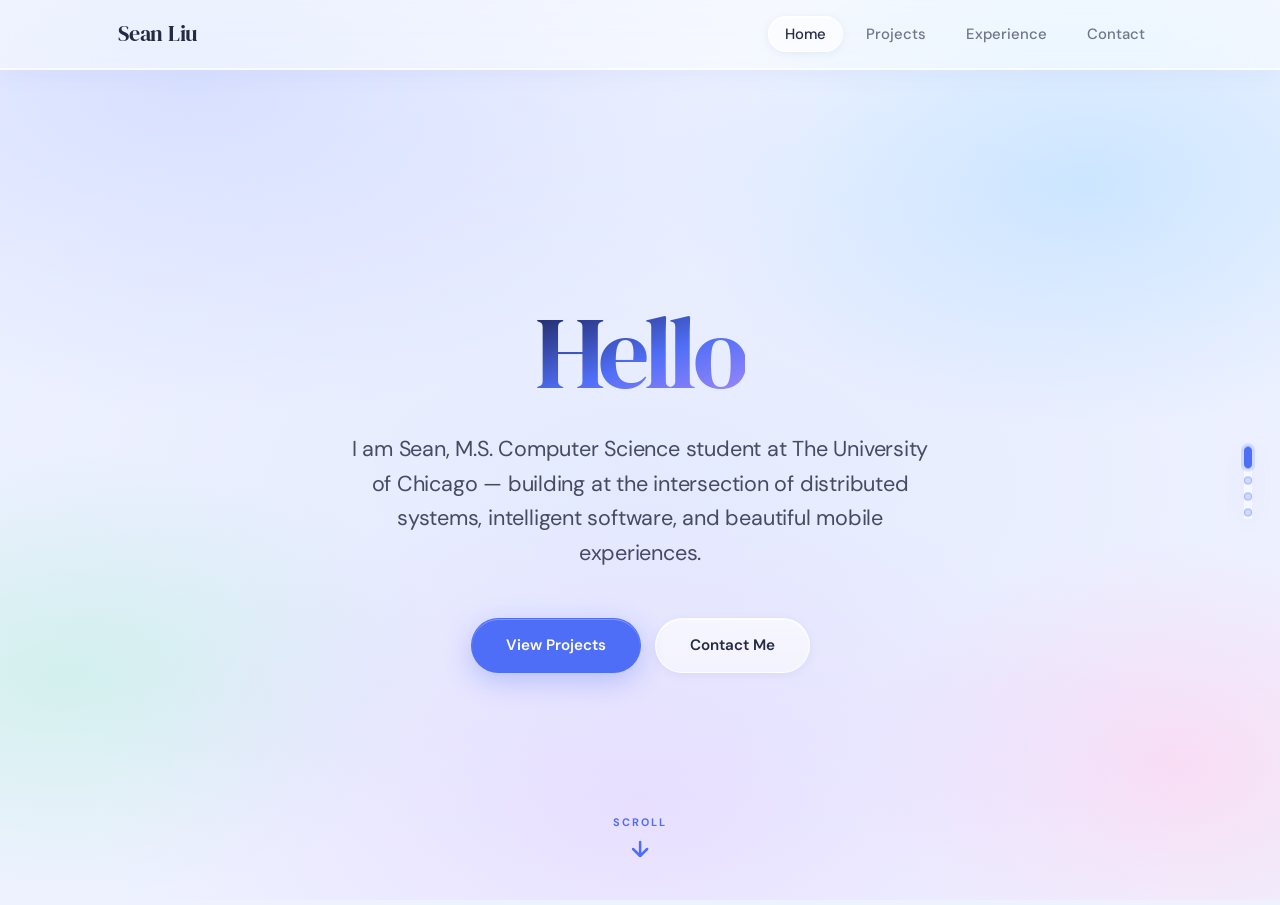
==== commit 0ece2e9b: "bug fix" ====
--- a/index.html
+++ b/index.html
@@ -39,8 +39,8 @@
 
     <!-- ════ Scene 0 — Hero ════ -->
     <section class="fp-section fp-hero" data-section="0">
-      <h1>Hello, I'm Sean.</h1>
-      <p>M.S. Computer Science at The University of Chicago — building at the intersection of distributed systems, intelligent software, and beautiful mobile experiences.</p>
+      <h1>Hello</h1>
+      <p>I am Sean, M.S. Computer Science student at The University of Chicago — building at the intersection of distributed systems, intelligent software, and beautiful mobile experiences.</p>
       <div class="hero-buttons">
         <a href="projects.html" class="btn primary">View Projects</a>
         <a href="contact.html"  class="btn secondary">Contact Me</a>
@@ -220,7 +220,7 @@
           </div>
           
           <div class="fp-photo">
-            <img src="photos/travel-2.jpg" alt="Travel adventure 2">
+            <img src="photos/travel-2.jpeg" alt="Travel adventure 2">
           </div>
           
           <div class="fp-photo">
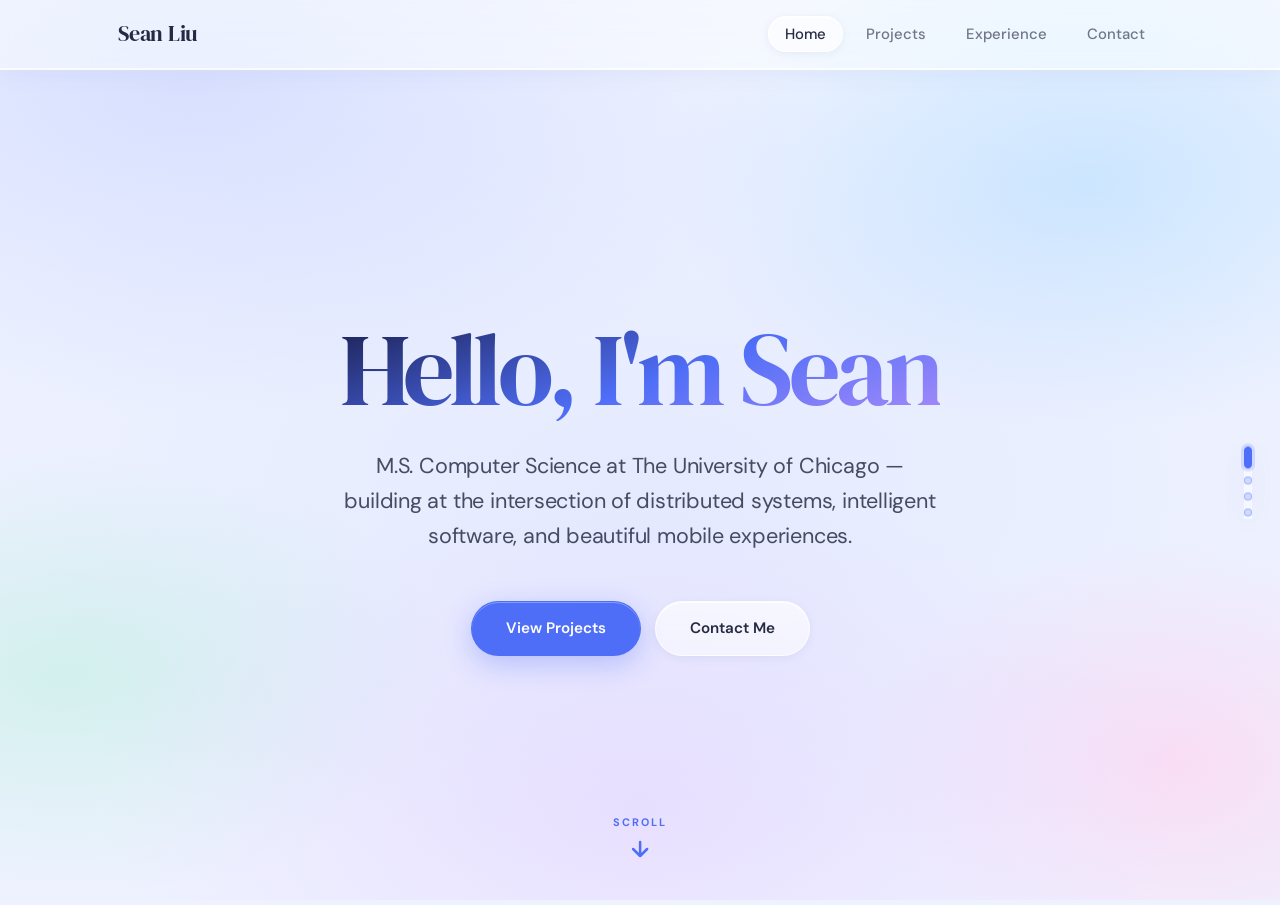
==== commit 6d48c65b: "bug fix" ====
--- a/index.html
+++ b/index.html
@@ -39,8 +39,8 @@
 
     <!-- ════ Scene 0 — Hero ════ -->
     <section class="fp-section fp-hero" data-section="0">
-      <h1>Hello</h1>
-      <p>I am Sean, M.S. Computer Science student at The University of Chicago — building at the intersection of distributed systems, intelligent software, and beautiful mobile experiences.</p>
+      <h1>Hello, I'm Sean</h1>
+      <p>M.S. Computer Science at The University of Chicago — building at the intersection of distributed systems, intelligent software, and beautiful mobile experiences.</p>
       <div class="hero-buttons">
         <a href="projects.html" class="btn primary">View Projects</a>
         <a href="contact.html"  class="btn secondary">Contact Me</a>
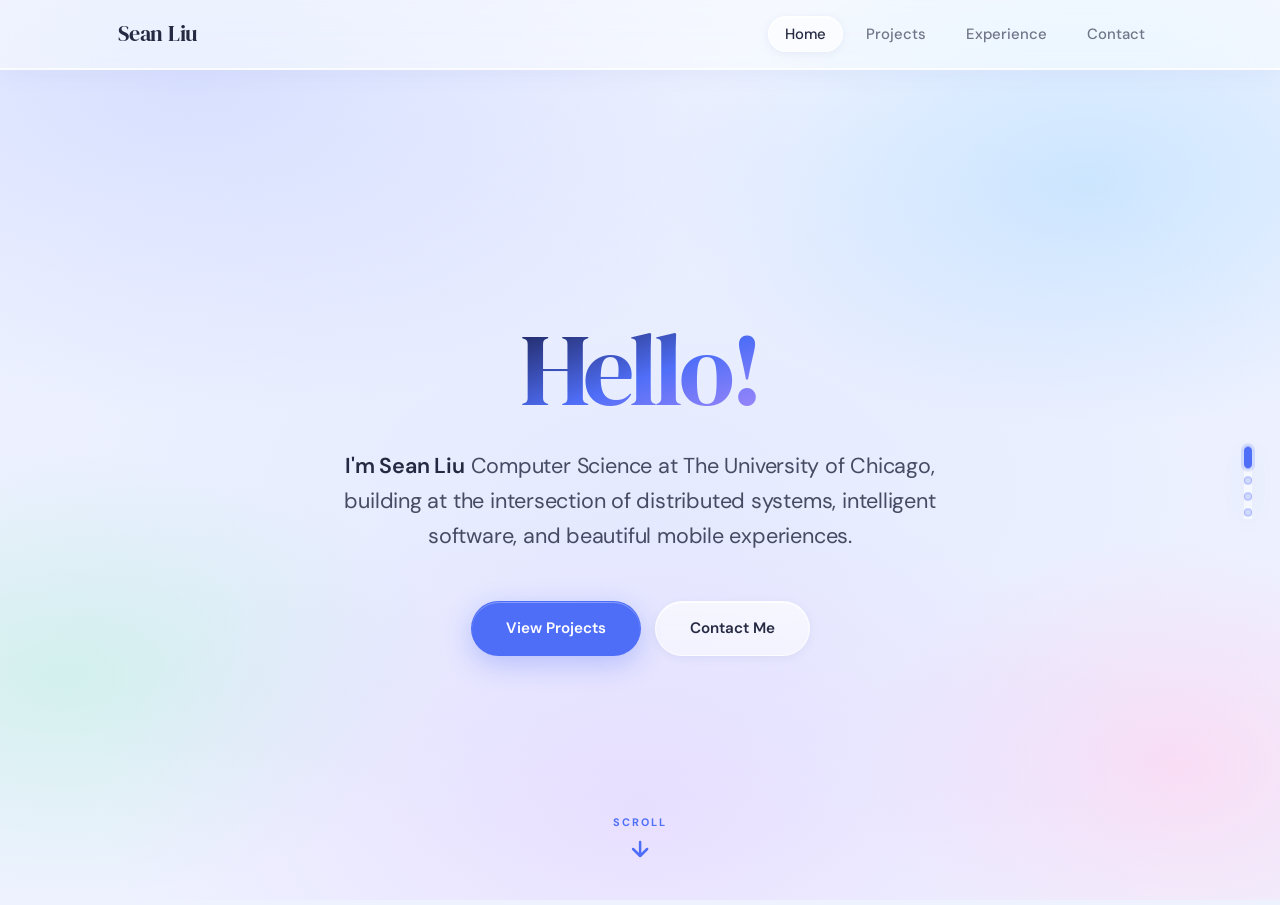
==== commit 77bc89e8: "changed info" ====
--- a/index.html
+++ b/index.html
@@ -37,16 +37,14 @@
 
   <div class="fp-scroll" id="fp-scroll">
 
-    <!-- ════ Scene 0 — Hero ════ -->
     <section class="fp-section fp-hero" data-section="0">
-      <h1>Hello, I'm Sean</h1>
-      <p>M.S. Computer Science at The University of Chicago — building at the intersection of distributed systems, intelligent software, and beautiful mobile experiences.</p>
+      <h1>Hello!</h1>
+      <p><strong>I'm Sean Liu</strong> Computer Science at The University of Chicago, building at the intersection of distributed systems, intelligent software, and beautiful mobile experiences.</p>
       <div class="hero-buttons">
         <a href="projects.html" class="btn primary">View Projects</a>
         <a href="contact.html"  class="btn secondary">Contact Me</a>
       </div>
 
-      <!-- Scroll hint: hero only -->
       <div class="scroll-hint">
         <button class="scroll-btn" data-scroll-next aria-label="Scroll to About">
           <span>Scroll</span>
@@ -58,15 +56,13 @@
       </div>
     </section>
 
-    <!-- ════ Scene 1 — About ════ -->
     <section class="fp-section" data-section="1">
       <div class="fp-about-inner">
 
-        <!-- Left: bio -->
         <div class="fp-about-body">
           <p class="fp-section-label">About Me</p>
           <h2 class="fp-about-title">Developer.<br>Designer.<br>Builder.</h2>
-          <p>I'm driven by the intersection of <strong>software engineering</strong> and <strong>intelligent systems</strong>. Currently pursuing my M.S. at the University of Chicago with a <strong>GPA of 3.90/4.0</strong>, focusing on Distributed Systems, Cloud Computing, and iOS Development.</p>
+          <p>I'm driven by the intersection of <strong>software engineering</strong> and <strong>intelligent systems</strong>. Currently pursuing my M.S. at the University of Chicago, focusing on Distributed Systems, Cloud Computing, and iOS Development.</p>
           <p style="margin-top:14px;">I love building high-performance iOS apps and full-stack systems, and I'm an active contributor to <strong>open-source projects on GitHub</strong>. My work spans mobile UIs to distributed backends.</p>
           <div style="margin-top:26px;">
             <p class="fp-hobbies-label">When I'm not coding — <a class="fp-hobbies-more" data-scroll-to="2">see more ↓</a></p>
@@ -80,7 +76,6 @@
           </div>
         </div>
 
-        <!-- Right: quick links -->
         <div class="fp-about-right">
           <p class="fp-section-label">Explore</p>
           <div class="fp-divider"></div>
